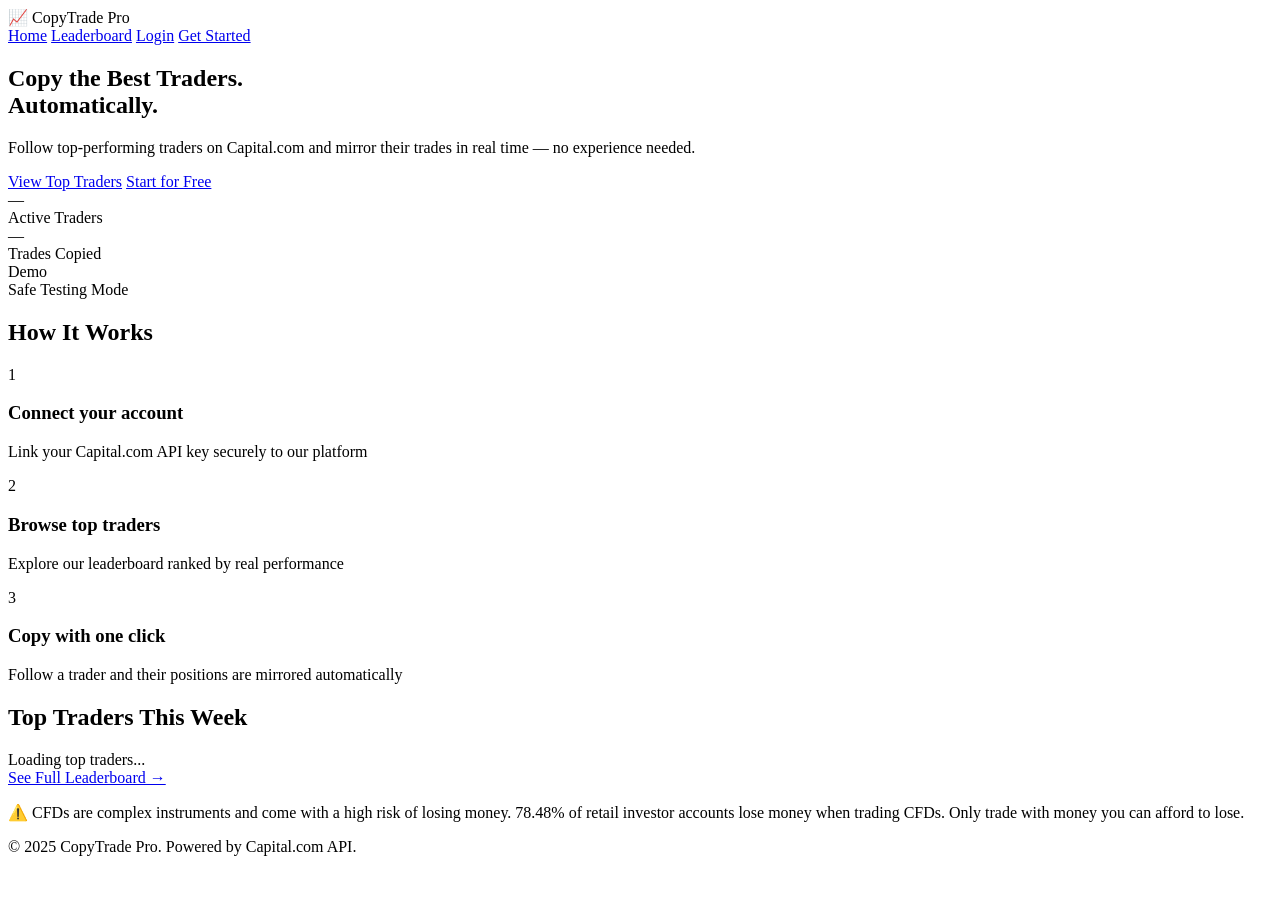
==== index.html @ a2546778 "Add initial index.html for CopyTrade Pro platform" ====
<!DOCTYPE html>
<html lang="en">
<head>
  <meta charset="UTF-8">
  <meta name="viewport" content="width=device-width, initial-scale=1.0">
  <title>CopyTrade Pro — Social Trading Platform</title>
  <link rel="stylesheet" href="style.css">
</head>
<body>

  <!-- NAVBAR -->
  <nav class="navbar">
    <div class="nav-brand">📈 CopyTrade Pro</div>
    <div class="nav-links">
      <a href="index.html">Home</a>
      <a href="leaderboard.html">Leaderboard</a>
      <a href="#" onclick="showModal('login-modal')">Login</a>
      <a href="#" class="btn-primary" onclick="showModal('register-modal')">Get Started</a>
    </div>
  </nav>

  <!-- HERO -->
  <section class="hero">
    <div class="hero-content">
      <h1>Copy the Best Traders.<br>Automatically.</h1>
      <p>Follow top-performing traders on Capital.com and mirror their trades in real time — no experience needed.</p>
      <div class="hero-buttons">
        <a href="leaderboard.html" class="btn-primary btn-lg">View Top Traders</a>
        <a href="#" class="btn-outline btn-lg" onclick="showModal('register-modal')">Start for Free</a>
      </div>
    </div>
    <div class="hero-stats">
      <div class="stat-card">
        <div class="stat-number" id="stat-traders">—</div>
        <div class="stat-label">Active Traders</div>
      </div>
      <div class="stat-card">
        <div class="stat-number" id="stat-trades">—</div>
        <div class="stat-label">Trades Copied</div>
      </div>
      <div class="stat-card">
        <div class="stat-number">Demo</div>
        <div class="stat-label">Safe Testing Mode</div>
      </div>
    </div>
  </section>

  <!-- HOW IT WORKS -->
  <section class="how-it-works">
    <h2>How It Works</h2>
    <div class="steps">
      <div class="step">
        <div class="step-num">1</div>
        <h3>Connect your account</h3>
        <p>Link your Capital.com API key securely to our platform</p>
      </div>
      <div class="step">
        <div class="step-num">2</div>
        <h3>Browse top traders</h3>
        <p>Explore our leaderboard ranked by real performance</p>
      </div>
      <div class="step">
        <div class="step-num">3</div>
        <h3>Copy with one click</h3>
        <p>Follow a trader and their positions are mirrored automatically</p>
      </div>
    </div>
  </section>

  <!-- TOP TRADERS PREVIEW -->
  <section class="top-traders">
    <h2>Top Traders This Week</h2>
    <div class="traders-grid" id="home-leaderboard">
      <div class="loading">Loading top traders...</div>
    </div>
    <a href="leaderboard.html" class="btn-outline">See Full Leaderboard →</a>
  </section>

  <!-- FOOTER -->
  <footer class="footer">
    <p>⚠️ CFDs are complex instruments and come with a high risk of losing money. 78.48% of retail investor accounts lose money when trading CFDs. Only trade with money you can afford to lose.</p>
    <p style="margin-top:8px">© 2025 CopyTrade Pro. Powered by Capital.com API.</p>
  </footer>

  <!-- LOGIN MODAL -->
  <div id="login-modal" class="modal-overlay" style="display:none">
    <div class="modal">
      <button class="modal-close" onclick="hideModal('login-modal')">✕</button>
      <h2>Login</h2>
      <input type="email" id="login-email" placeholder="Email" class="input">
      <input type="password" id="login-password" placeholder="Password" class="input">
      <button class="btn-primary btn-full" onclick="login()">Login</button>
      <p class="modal-footer">Don't have an account? <a href="#" onclick="switchModal('login-modal','register-modal')">Register</a></p>
      <div id="login-msg" class="msg"></div>
    </div>
  </div>

  <!-- REGISTER MODAL -->
  <div id="register-modal" class="modal-overlay" style="display:none">
    <div class="modal">
      <button class="modal-close" onclick="hideModal('register-modal')">✕</button>
      <h2>Create Account</h2>
      <input type="text" id="reg-username" placeholder="Username" class="input">
      <input type="email" id="reg-email" placeholder="Email" class="input">
      <input type="text" id="reg-apikey" placeholder="Capital.com API Key" class="input">
      <input type="email" id="reg-login" placeholder="Capital.com Login Email" class="input">
      <input type="password" id="reg-password" placeholder="Capital.com API Password" class="input">
      <label class="checkbox-label">
        <input type="checkbox" id="reg-leader"> Register as a trader (allow others to copy me)
      </label>
      <button class="btn-primary btn-full" onclick="register()">Create Account</button>
      <div id="reg-msg" class="msg"></div>
    </div>
  </div>

  <script src="app.js"></script>
  <script>
    loadHomeLeaderboard();
    loadStats();
  </script>
</body>
</html>
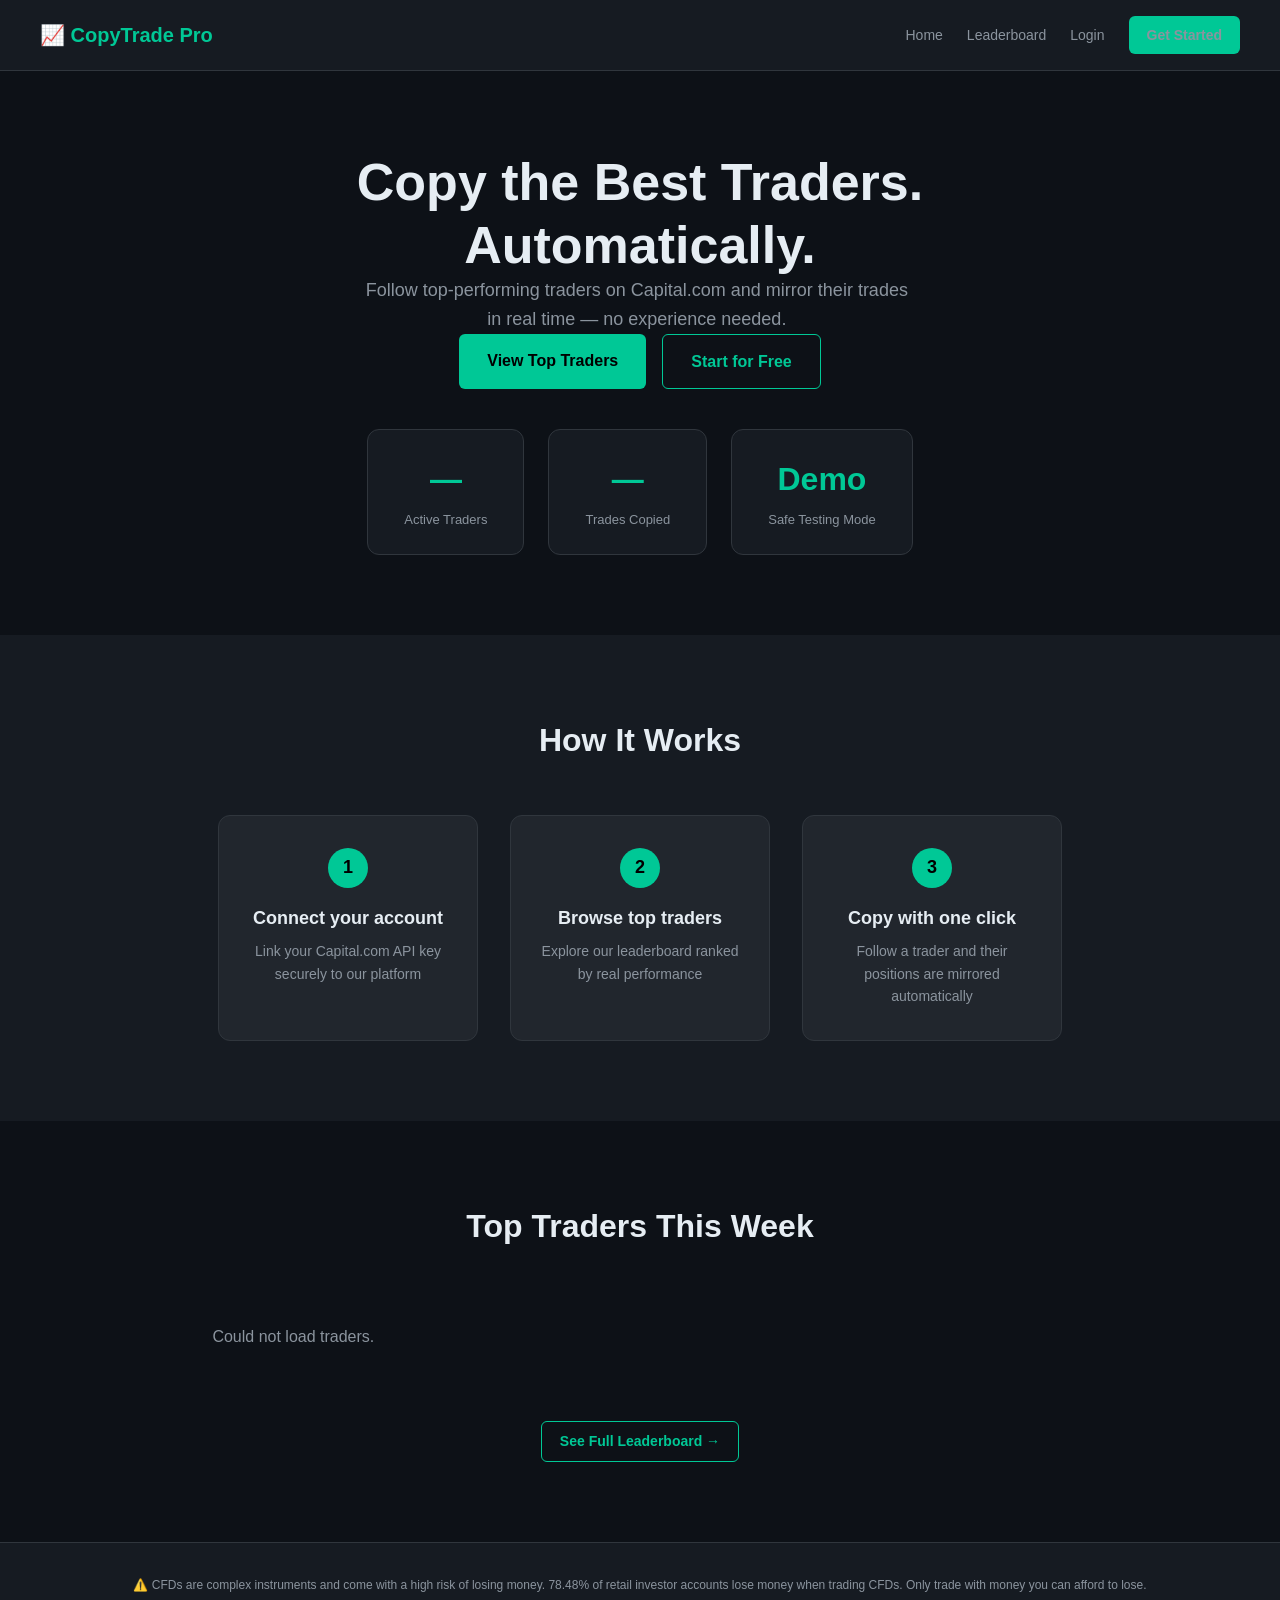
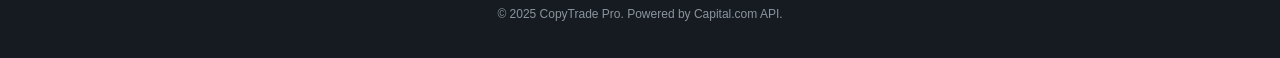
==== commit c8068f34: "Revise register modal with additional fields" ====
--- a/index.html
+++ b/index.html
@@ -95,23 +95,28 @@
     </div>
   </div>
 
-  <!-- REGISTER MODAL -->
-  <div id="register-modal" class="modal-overlay" style="display:none">
-    <div class="modal">
-      <button class="modal-close" onclick="hideModal('register-modal')">✕</button>
-      <h2>Create Account</h2>
-      <input type="text" id="reg-username" placeholder="Username" class="input">
-      <input type="email" id="reg-email" placeholder="Email" class="input">
-      <input type="text" id="reg-apikey" placeholder="Capital.com API Key" class="input">
-      <input type="email" id="reg-login" placeholder="Capital.com Login Email" class="input">
-      <input type="password" id="reg-password" placeholder="Capital.com API Password" class="input">
-      <label class="checkbox-label">
-        <input type="checkbox" id="reg-leader"> Register as a trader (allow others to copy me)
-      </label>
-      <button class="btn-primary btn-full" onclick="register()">Create Account</button>
-      <div id="reg-msg" class="msg"></div>
-    </div>
+ <!-- REGISTER MODAL -->
+<div id="register-modal" class="modal-overlay" style="display:none">
+  <div class="modal">
+    <button class="modal-close" onclick="hideModal('register-modal')">✕</button>
+    <h2>Create Account</h2>
+    <input type="text" id="reg-username" placeholder="Username" class="input">
+    <input type="email" id="reg-email" placeholder="Email address" class="input">
+    <select id="reg-platform" class="input">
+      <option value="mt5">MetaTrader 5 (MT5)</option>
+      <option value="mt4">MetaTrader 4 (MT4)</option>
+    </select>
+    <input type="text" id="reg-mtlogin" placeholder="MT4/MT5 Account Number (e.g. 12345678)" class="input">
+    <input type="password" id="reg-mtpassword" placeholder="MT4/MT5 Password" class="input">
+    <input type="text" id="reg-mtserver" placeholder="Broker Server (e.g. ICMarkets-Live)" class="input">
+    <label class="checkbox-label">
+      <input type="checkbox" id="reg-leader"> Register as a signal provider (allow others to copy me)
+    </label>
+    <button class="btn-primary btn-full" onclick="register()">Connect & Create Account</button>
+    <p style="font-size:11px;color:var(--text2);margin-top:8px;text-align:center">Your credentials are encrypted and used only to mirror trades</p>
+    <div id="reg-msg" class="msg"></div>
   </div>
+</div>
 
   <script src="app.js"></script>
   <script>
--- a/style.css
+++ b/style.css
@@ -0,0 +1,112 @@
+* { margin: 0; padding: 0; box-sizing: border-box; }
+
+:root {
+  --primary: #00c896;
+  --primary-dark: #00a87e;
+  --bg: #0d1117;
+  --bg2: #161b22;
+  --bg3: #21262d;
+  --text: #e6edf3;
+  --text2: #8b949e;
+  --border: #30363d;
+  --red: #f85149;
+  --green: #3fb950;
+  --gold: #f0c040;
+}
+
+body { background: var(--bg); color: var(--text); font-family: -apple-system, BlinkMacSystemFont, 'Segoe UI', sans-serif; line-height: 1.6; }
+
+/* NAVBAR */
+.navbar { display: flex; justify-content: space-between; align-items: center; padding: 16px 40px; background: var(--bg2); border-bottom: 1px solid var(--border); position: sticky; top: 0; z-index: 100; }
+.nav-brand { font-size: 20px; font-weight: 700; color: var(--primary); }
+.nav-links { display: flex; align-items: center; gap: 24px; }
+.nav-links a { color: var(--text2); text-decoration: none; font-size: 14px; transition: color .2s; }
+.nav-links a:hover { color: var(--text); }
+
+/* BUTTONS */
+.btn-primary { background: var(--primary); color: #000; padding: 8px 18px; border-radius: 6px; font-weight: 600; font-size: 14px; text-decoration: none; border: none; cursor: pointer; transition: background .2s; display: inline-block; }
+.btn-primary:hover { background: var(--primary-dark); }
+.btn-outline { border: 1px solid var(--primary); color: var(--primary); padding: 8px 18px; border-radius: 6px; font-weight: 600; font-size: 14px; text-decoration: none; background: transparent; cursor: pointer; transition: all .2s; display: inline-block; }
+.btn-outline:hover { background: var(--primary); color: #000; }
+.btn-lg { padding: 14px 28px; font-size: 16px; }
+.btn-full { width: 100%; margin-top: 8px; text-align: center; }
+.btn-sm { padding: 5px 12px; font-size: 12px; }
+.btn-follow { background: var(--primary); color: #000; padding: 6px 16px; border-radius: 6px; font-weight: 600; font-size: 13px; border: none; cursor: pointer; }
+.btn-unfollow { background: var(--bg3); color: var(--text2); padding: 6px 16px; border-radius: 6px; font-weight: 600; font-size: 13px; border: 1px solid var(--border); cursor: pointer; }
+
+/* HERO */
+.hero { padding: 80px 40px; max-width: 1100px; margin: 0 auto; display: flex; flex-direction: column; align-items: center; text-align: center; gap: 40px; }
+.hero h1 { font-size: 52px; font-weight: 800; line-height: 1.2; }
+.hero h1 br + * { color: var(--primary); }
+.hero p { font-size: 18px; color: var(--text2); max-width: 560px; }
+.hero-buttons { display: flex; gap: 16px; flex-wrap: wrap; justify-content: center; }
+.hero-stats { display: flex; gap: 24px; flex-wrap: wrap; justify-content: center; }
+.stat-card { background: var(--bg2); border: 1px solid var(--border); border-radius: 12px; padding: 24px 36px; text-align: center; }
+.stat-number { font-size: 32px; font-weight: 800; color: var(--primary); }
+.stat-label { font-size: 13px; color: var(--text2); margin-top: 4px; }
+
+/* HOW IT WORKS */
+.how-it-works { padding: 80px 40px; background: var(--bg2); text-align: center; }
+.how-it-works h2 { font-size: 32px; margin-bottom: 48px; }
+.steps { display: flex; gap: 32px; justify-content: center; flex-wrap: wrap; max-width: 900px; margin: 0 auto; }
+.step { background: var(--bg3); border: 1px solid var(--border); border-radius: 12px; padding: 32px 24px; max-width: 260px; }
+.step-num { width: 40px; height: 40px; background: var(--primary); color: #000; border-radius: 50%; display: flex; align-items: center; justify-content: center; font-weight: 800; font-size: 18px; margin: 0 auto 16px; }
+.step h3 { font-size: 18px; margin-bottom: 8px; }
+.step p { color: var(--text2); font-size: 14px; }
+
+/* TOP TRADERS */
+.top-traders { padding: 80px 40px; max-width: 1100px; margin: 0 auto; text-align: center; }
+.top-traders h2 { font-size: 32px; margin-bottom: 32px; }
+.traders-grid { display: grid; grid-template-columns: repeat(auto-fill, minmax(280px, 1fr)); gap: 20px; margin-bottom: 32px; }
+.trader-card { background: var(--bg2); border: 1px solid var(--border); border-radius: 12px; padding: 24px; text-align: left; transition: border-color .2s; }
+.trader-card:hover { border-color: var(--primary); }
+.trader-card-header { display: flex; justify-content: space-between; align-items: center; margin-bottom: 16px; }
+.trader-name { font-weight: 700; font-size: 16px; }
+.trader-badge { background: var(--primary); color: #000; padding: 2px 8px; border-radius: 4px; font-size: 11px; font-weight: 700; }
+.trader-stats { display: grid; grid-template-columns: 1fr 1fr; gap: 12px; margin-bottom: 16px; }
+.trader-stat-label { font-size: 11px; color: var(--text2); }
+.trader-stat-value { font-size: 18px; font-weight: 700; }
+.positive { color: var(--green); }
+.negative { color: var(--red); }
+
+/* LEADERBOARD PAGE */
+.page-header { padding: 60px 40px 32px; text-align: center; }
+.page-header h1 { font-size: 40px; font-weight: 800; }
+.page-header p { color: var(--text2); margin-top: 8px; }
+.leaderboard-section { max-width: 1100px; margin: 0 auto; padding: 0 40px 80px; }
+.leaderboard-filters { display: flex; gap: 12px; margin-bottom: 24px; }
+.filter-btn { background: var(--bg2); border: 1px solid var(--border); color: var(--text2); padding: 8px 20px; border-radius: 6px; cursor: pointer; font-size: 14px; transition: all .2s; }
+.filter-btn.active, .filter-btn:hover { border-color: var(--primary); color: var(--primary); }
+.leaderboard-table-wrap { overflow-x: auto; }
+.leaderboard-table { width: 100%; border-collapse: collapse; }
+.leaderboard-table th { background: var(--bg2); padding: 12px 16px; text-align: left; font-size: 12px; color: var(--text2); text-transform: uppercase; letter-spacing: .5px; border-bottom: 1px solid var(--border); }
+.leaderboard-table td { padding: 16px; border-bottom: 1px solid var(--border); font-size: 14px; vertical-align: middle; }
+.leaderboard-table tr:hover td { background: var(--bg2); }
+.rank-num { font-weight: 800; font-size: 18px; color: var(--text2); }
+.rank-1 { color: var(--gold); }
+.rank-2 { color: #c0c0c0; }
+.rank-3 { color: #cd7f32; }
+
+/* MODALS */
+.modal-overlay { position: fixed; inset: 0; background: rgba(0,0,0,.7); display: flex; align-items: center; justify-content: center; z-index: 1000; }
+.modal { background: var(--bg2); border: 1px solid var(--border); border-radius: 16px; padding: 32px; width: 100%; max-width: 440px; position: relative; }
+.modal h2 { font-size: 22px; margin-bottom: 20px; }
+.modal-close { position: absolute; top: 16px; right: 16px; background: none; border: none; color: var(--text2); font-size: 18px; cursor: pointer; }
+.modal-footer { margin-top: 12px; text-align: center; font-size: 13px; color: var(--text2); }
+.modal-footer a { color: var(--primary); }
+.input { width: 100%; background: var(--bg3); border: 1px solid var(--border); color: var(--text); padding: 10px 14px; border-radius: 8px; font-size: 14px; margin-bottom: 12px; outline: none; transition: border-color .2s; }
+.input:focus { border-color: var(--primary); }
+.checkbox-label { display: flex; align-items: center; gap: 8px; font-size: 13px; color: var(--text2); margin-bottom: 12px; cursor: pointer; }
+.msg { margin-top: 12px; font-size: 13px; padding: 8px 12px; border-radius: 6px; display: none; }
+.msg.success { background: rgba(63,185,80,.15); color: var(--green); display: block; }
+.msg.error { background: rgba(248,81,73,.15); color: var(--red); display: block; }
+
+/* FOOTER */
+.footer { background: var(--bg2); border-top: 1px solid var(--border); padding: 32px 40px; text-align: center; color: var(--text2); font-size: 12px; line-height: 1.8; }
+.loading { color: var(--text2); padding: 40px; text-align: center; }
+
+@media (max-width: 768px) {
+  .hero h1 { font-size: 32px; }
+  .navbar { padding: 16px 20px; }
+  .hero, .how-it-works, .top-traders { padding: 48px 20px; }
+}
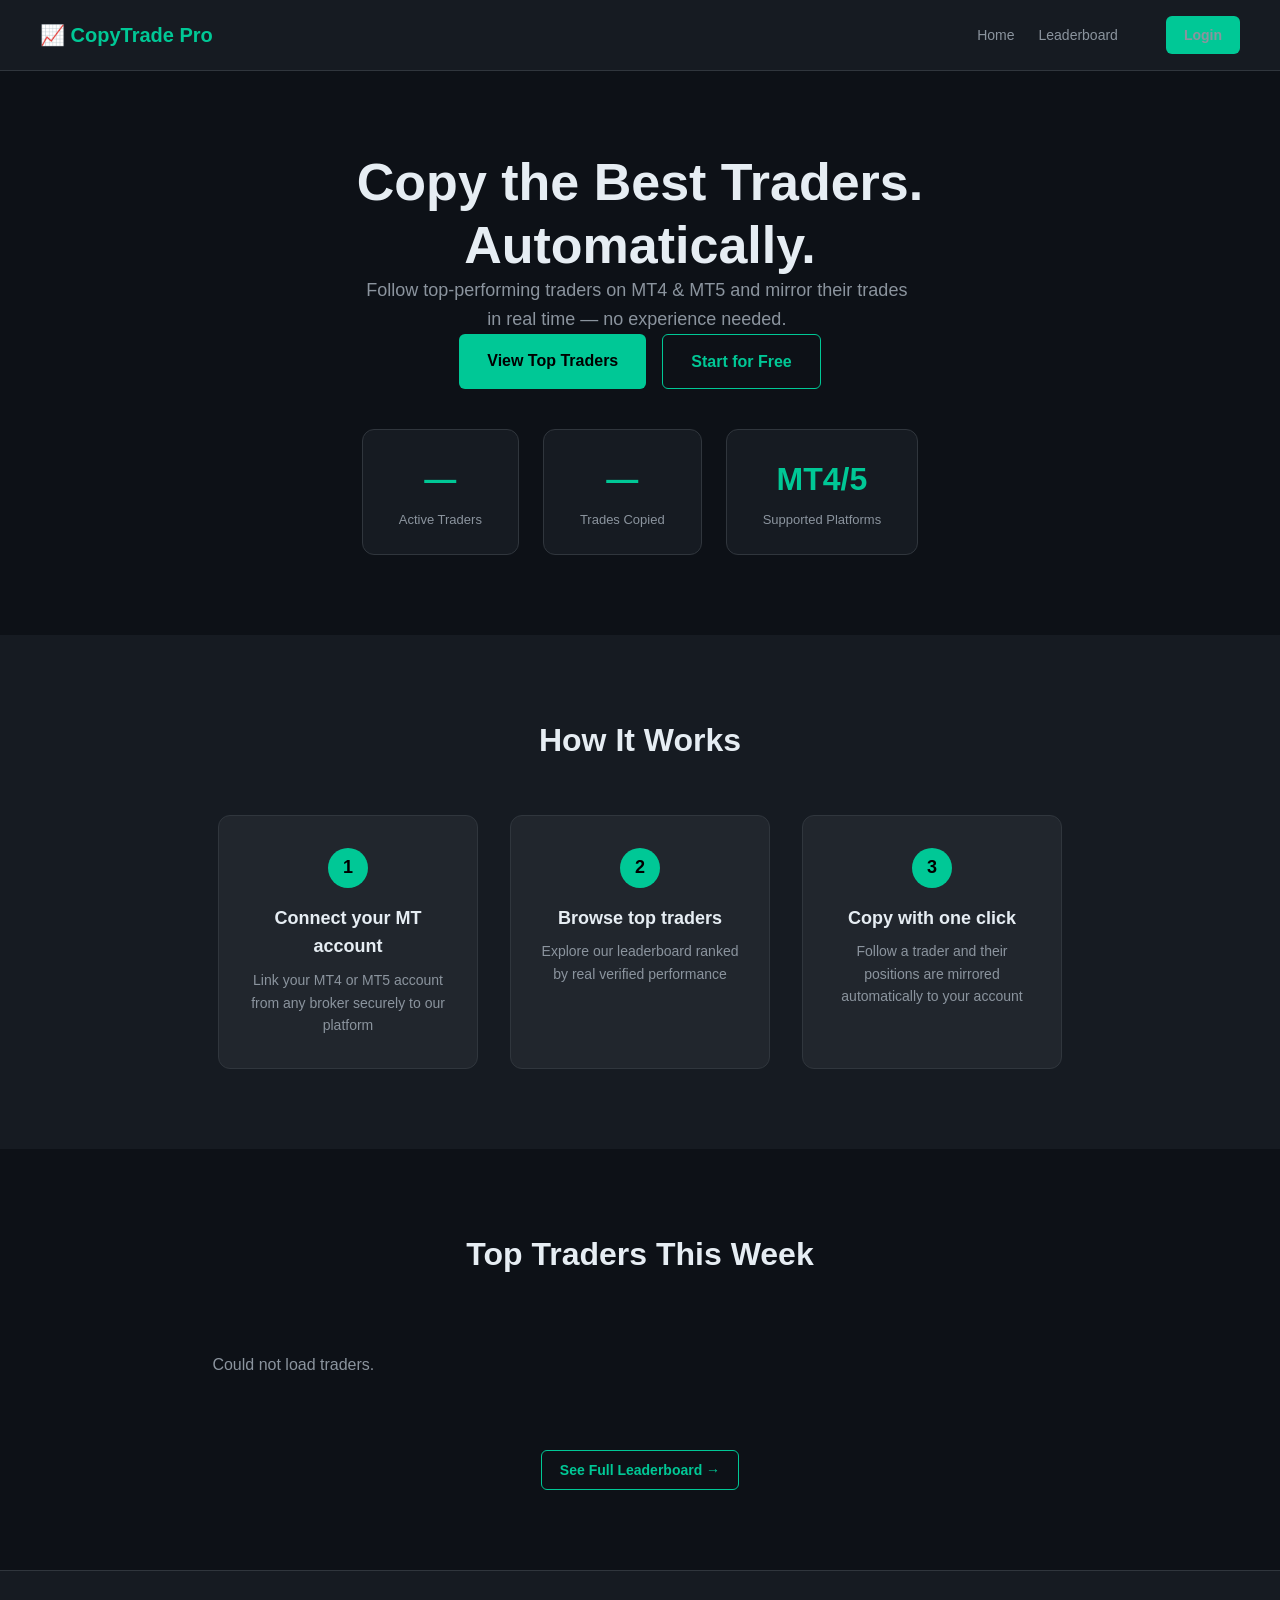
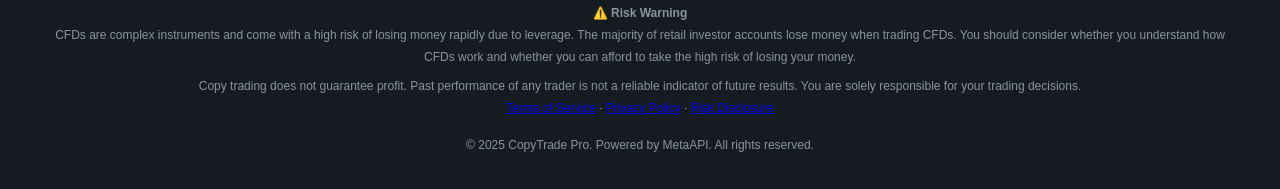
==== commit 58179b08: "Revise platform references and update modal content Updated text and links in the index.html file to" ====
--- a/index.html
+++ b/index.html
@@ -14,8 +14,8 @@
     <div class="nav-links">
       <a href="index.html">Home</a>
       <a href="leaderboard.html">Leaderboard</a>
-      <a href="#" onclick="showModal('login-modal')">Login</a>
-      <a href="#" class="btn-primary" onclick="showModal('register-modal')">Get Started</a>
+      <a href="#" id="nav-user"></a>
+      <a href="#" id="nav-action" class="btn-primary" onclick="showModal('login-modal')">Login</a>
     </div>
   </nav>
 
@@ -23,7 +23,7 @@
   <section class="hero">
     <div class="hero-content">
       <h1>Copy the Best Traders.<br>Automatically.</h1>
-      <p>Follow top-performing traders on Capital.com and mirror their trades in real time — no experience needed.</p>
+      <p>Follow top-performing traders on MT4 & MT5 and mirror their trades in real time — no experience needed.</p>
       <div class="hero-buttons">
         <a href="leaderboard.html" class="btn-primary btn-lg">View Top Traders</a>
         <a href="#" class="btn-outline btn-lg" onclick="showModal('register-modal')">Start for Free</a>
@@ -39,8 +39,8 @@
         <div class="stat-label">Trades Copied</div>
       </div>
       <div class="stat-card">
-        <div class="stat-number">Demo</div>
-        <div class="stat-label">Safe Testing Mode</div>
+        <div class="stat-number">MT4/5</div>
+        <div class="stat-label">Supported Platforms</div>
       </div>
     </div>
   </section>
@@ -51,18 +51,18 @@
     <div class="steps">
       <div class="step">
         <div class="step-num">1</div>
-        <h3>Connect your account</h3>
-        <p>Link your Capital.com API key securely to our platform</p>
+        <h3>Connect your MT account</h3>
+        <p>Link your MT4 or MT5 account from any broker securely to our platform</p>
       </div>
       <div class="step">
         <div class="step-num">2</div>
         <h3>Browse top traders</h3>
-        <p>Explore our leaderboard ranked by real performance</p>
+        <p>Explore our leaderboard ranked by real verified performance</p>
       </div>
       <div class="step">
         <div class="step-num">3</div>
         <h3>Copy with one click</h3>
-        <p>Follow a trader and their positions are mirrored automatically</p>
+        <p>Follow a trader and their positions are mirrored automatically to your account</p>
       </div>
     </div>
   </section>
@@ -78,8 +78,17 @@
 
   <!-- FOOTER -->
   <footer class="footer">
-    <p>⚠️ CFDs are complex instruments and come with a high risk of losing money. 78.48% of retail investor accounts lose money when trading CFDs. Only trade with money you can afford to lose.</p>
-    <p style="margin-top:8px">© 2025 CopyTrade Pro. Powered by Capital.com API.</p>
+    <div class="footer-risk">
+      <strong>⚠️ Risk Warning</strong>
+      <p>CFDs are complex instruments and come with a high risk of losing money rapidly due to leverage. The majority of retail investor accounts lose money when trading CFDs. You should consider whether you understand how CFDs work and whether you can afford to take the high risk of losing your money.</p>
+      <p style="margin-top:8px">Copy trading does not guarantee profit. Past performance of any trader is not a reliable indicator of future results. You are solely responsible for your trading decisions.</p>
+    </div>
+    <div class="footer-links">
+      <a href="terms.html">Terms of Service</a> ·
+      <a href="privacy.html">Privacy Policy</a> ·
+      <a href="risk.html">Risk Disclosure</a>
+    </div>
+    <p style="margin-top:16px">© 2025 CopyTrade Pro. Powered by MetaAPI. All rights reserved.</p>
   </footer>
 
   <!-- LOGIN MODAL -->
@@ -87,39 +96,93 @@
     <div class="modal">
       <button class="modal-close" onclick="hideModal('login-modal')">✕</button>
       <h2>Login</h2>
-      <input type="email" id="login-email" placeholder="Email" class="input">
-      <input type="password" id="login-password" placeholder="Password" class="input">
+      <input type="email" id="login-email" placeholder="Email address" class="input">
       <button class="btn-primary btn-full" onclick="login()">Login</button>
       <p class="modal-footer">Don't have an account? <a href="#" onclick="switchModal('login-modal','register-modal')">Register</a></p>
       <div id="login-msg" class="msg"></div>
     </div>
   </div>
 
- <!-- REGISTER MODAL -->
-<div id="register-modal" class="modal-overlay" style="display:none">
-  <div class="modal">
-    <button class="modal-close" onclick="hideModal('register-modal')">✕</button>
-    <h2>Create Account</h2>
-    <input type="text" id="reg-username" placeholder="Username" class="input">
-    <input type="email" id="reg-email" placeholder="Email address" class="input">
-    <select id="reg-platform" class="input">
-      <option value="mt5">MetaTrader 5 (MT5)</option>
-      <option value="mt4">MetaTrader 4 (MT4)</option>
-    </select>
-    <input type="text" id="reg-mtlogin" placeholder="MT4/MT5 Account Number (e.g. 12345678)" class="input">
-    <input type="password" id="reg-mtpassword" placeholder="MT4/MT5 Password" class="input">
-    <input type="text" id="reg-mtserver" placeholder="Broker Server (e.g. ICMarkets-Live)" class="input">
-    <label class="checkbox-label">
-      <input type="checkbox" id="reg-leader"> Register as a signal provider (allow others to copy me)
-    </label>
-    <button class="btn-primary btn-full" onclick="register()">Connect & Create Account</button>
-    <p style="font-size:11px;color:var(--text2);margin-top:8px;text-align:center">Your credentials are encrypted and used only to mirror trades</p>
-    <div id="reg-msg" class="msg"></div>
+  <!-- REGISTER MODAL -->
+  <div id="register-modal" class="modal-overlay" style="display:none">
+    <div class="modal">
+      <button class="modal-close" onclick="hideModal('register-modal')">✕</button>
+
+      <!-- Step 1: Basic info -->
+      <div id="reg-step1">
+        <h2>Create Account</h2>
+        <p style="color:var(--text2);font-size:13px;margin-bottom:16px">Step 1 of 2 — Your profile</p>
+        <input type="text" id="reg-username" placeholder="Username" class="input">
+        <input type="email" id="reg-email" placeholder="Email address" class="input">
+        <button class="btn-primary btn-full" onclick="registerStep1()">Continue →</button>
+        <p class="modal-footer">Already have an account? <a href="#" onclick="switchModal('register-modal','login-modal')">Login</a></p>
+        <div id="reg-msg1" class="msg"></div>
+      </div>
+
+      <!-- Step 2: Connect MT account -->
+      <div id="reg-step2" style="display:none">
+        <h2>Connect MT Account</h2>
+        <p style="color:var(--text2);font-size:13px;margin-bottom:16px">Step 2 of 2 — Link your MT4/MT5 account</p>
+        <input type="text" id="reg-label" placeholder="Account label (e.g. My ICMarkets MT5)" class="input">
+        <select id="reg-platform" class="input">
+          <option value="mt5">MetaTrader 5 (MT5)</option>
+          <option value="mt4">MetaTrader 4 (MT4)</option>
+        </select>
+        <input type="text" id="reg-mtlogin" placeholder="MT Account Number (e.g. 12345678)" class="input">
+        <input type="password" id="reg-mtpassword" placeholder="MT Password (not investor password)" class="input">
+        <input type="text" id="reg-mtserver" placeholder="Broker Server (e.g. ICMarkets-Live01)" class="input">
+        <label class="checkbox-label">
+          <input type="checkbox" id="reg-leader"> I want to be a signal provider (others can copy me)
+        </label>
+        <button class="btn-primary btn-full" onclick="registerStep2()">Connect & Finish</button>
+        <p style="font-size:11px;color:var(--text2);margin-top:8px;text-align:center">
+          Connection takes up to 60 seconds. Your credentials are encrypted and used only to mirror trades.
+        </p>
+        <div id="reg-msg2" class="msg"></div>
+      </div>
+
+    </div>
   </div>
-</div>
+
+  <!-- ADD ACCOUNT MODAL -->
+  <div id="add-account-modal" class="modal-overlay" style="display:none">
+    <div class="modal">
+      <button class="modal-close" onclick="hideModal('add-account-modal')">✕</button>
+      <h2>Add Another MT Account</h2>
+      <p style="color:var(--text2);font-size:13px;margin-bottom:16px">Connect an additional MT4 or MT5 account</p>
+      <input type="text" id="add-label" placeholder="Account label (e.g. My XM MT4)" class="input">
+      <select id="add-platform" class="input">
+        <option value="mt5">MetaTrader 5 (MT5)</option>
+        <option value="mt4">MetaTrader 4 (MT4)</option>
+      </select>
+      <input type="text" id="add-mtlogin" placeholder="MT Account Number" class="input">
+      <input type="password" id="add-mtpassword" placeholder="MT Password" class="input">
+      <input type="text" id="add-mtserver" placeholder="Broker Server (e.g. XM-Real15)" class="input">
+      <label class="checkbox-label">
+        <input type="checkbox" id="add-leader"> Use this account as a signal provider
+      </label>
+      <button class="btn-primary btn-full" onclick="addAccount()">Connect Account</button>
+      <p style="font-size:11px;color:var(--text2);margin-top:8px;text-align:center">Connection takes up to 60 seconds</p>
+      <div id="add-msg" class="msg"></div>
+    </div>
+  </div>
+
+  <!-- DASHBOARD MODAL (shown after login) -->
+  <div id="dashboard-modal" class="modal-overlay" style="display:none">
+    <div class="modal" style="max-width:520px">
+      <button class="modal-close" onclick="hideModal('dashboard-modal')">✕</button>
+      <h2 id="dash-username">My Dashboard</h2>
+      <div id="dash-accounts" style="margin:16px 0"></div>
+      <button class="btn-outline btn-full" onclick="hideModal('dashboard-modal');showModal('add-account-modal')">
+        + Add Another MT Account
+      </button>
+      <button class="btn-primary btn-full" style="margin-top:8px" onclick="logout()">Logout</button>
+    </div>
+  </div>
 
   <script src="app.js"></script>
   <script>
+    updateNavUser();
     loadHomeLeaderboard();
     loadStats();
   </script>
